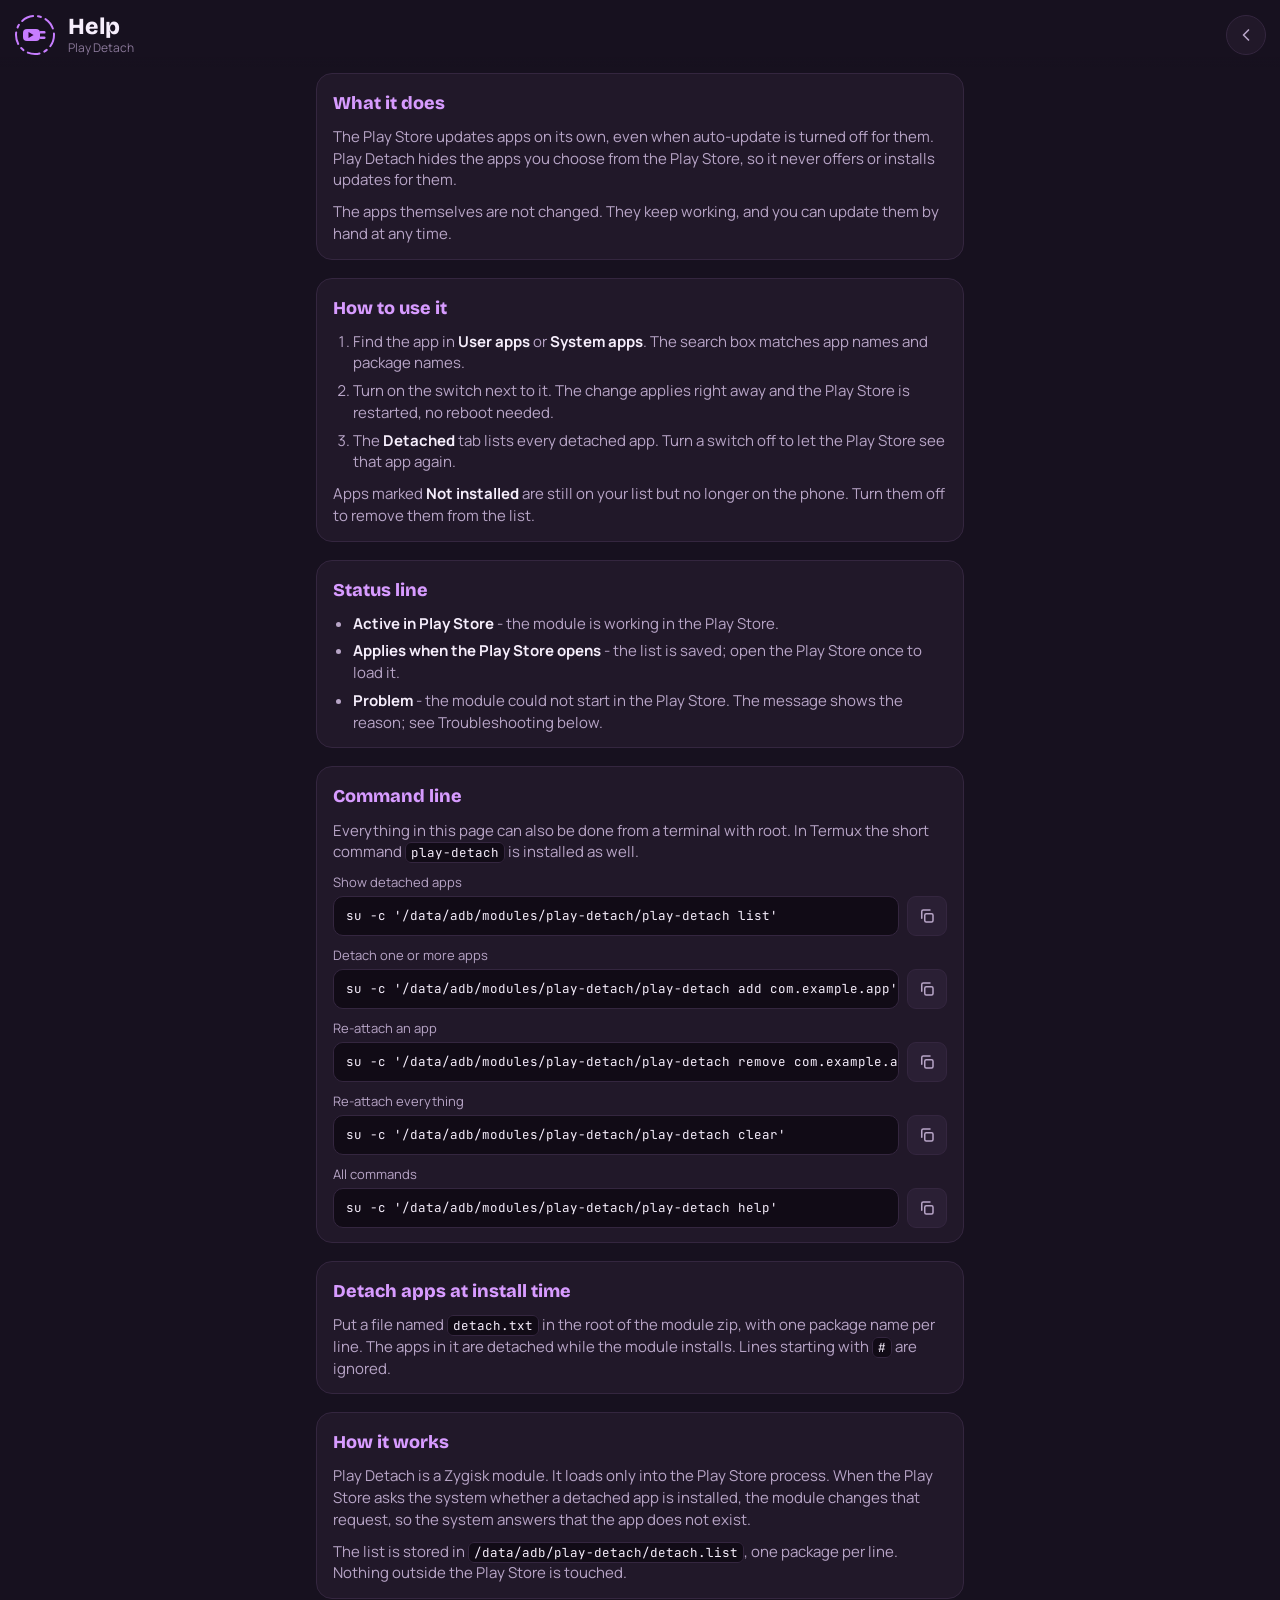
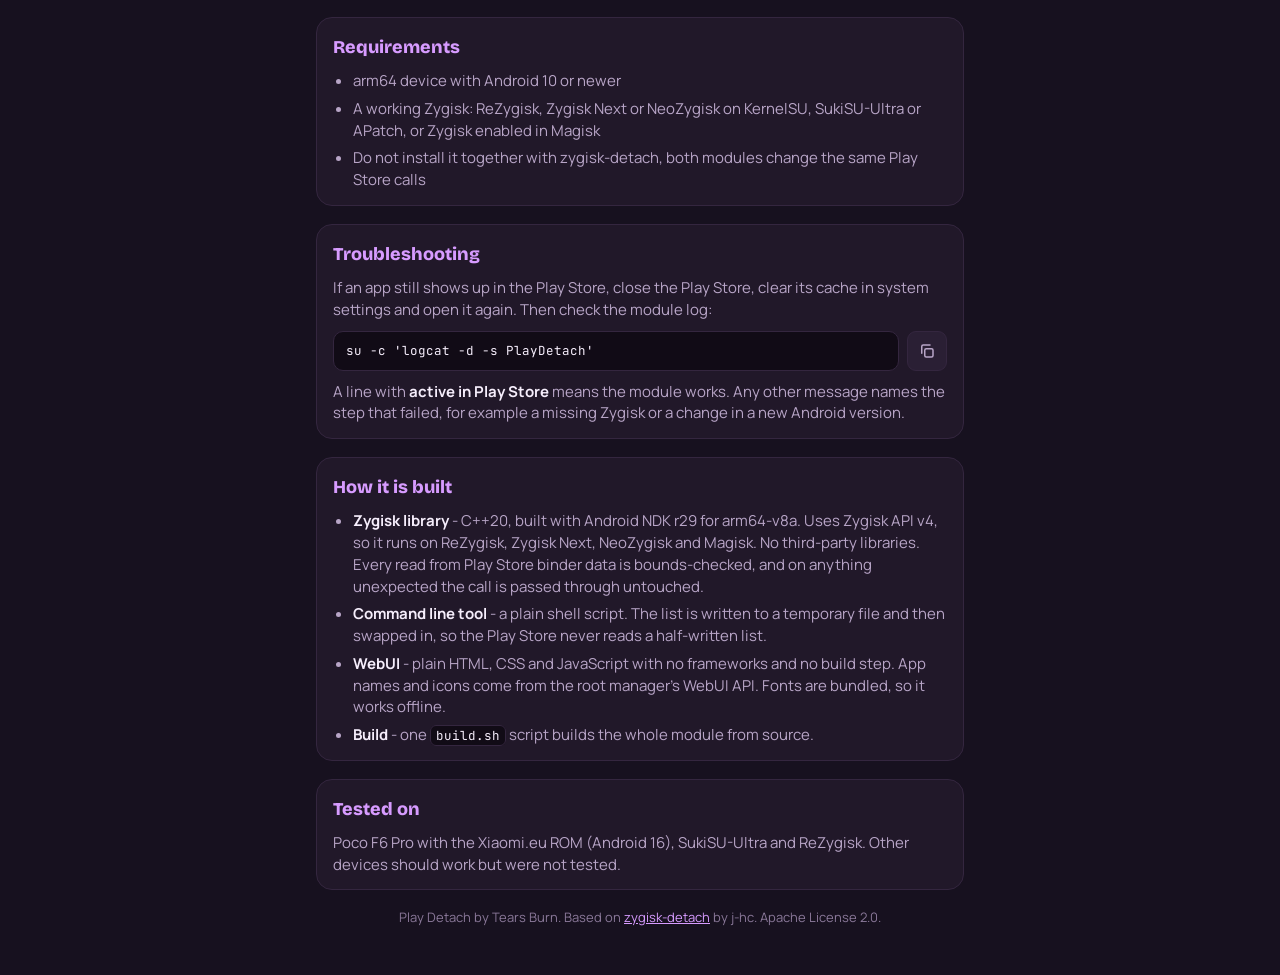
==== module/webroot/help.html @ 102d28fb "Play Detach v1.0.0" ====
<!DOCTYPE html>
<html lang="en">
<head>
  <meta charset="UTF-8">
  <meta name="viewport" content="width=device-width, initial-scale=1.0">
  <title>Play Detach - Help</title>
  <link rel="stylesheet" href="style.css">
</head>
<body>
  <header class="top">
    <div class="appbar">
      <svg class="logo" viewBox="0 0 42 42" aria-hidden="true">
        <g class="ring">
          <circle cx="21" cy="21" r="19" fill="none" stroke="#c77dff" stroke-width="2" stroke-dasharray="12 5 3 5" stroke-linecap="round"/>
        </g>
        <rect x="9" y="15" width="17" height="12" rx="4" fill="#c77dff"/>
        <rect x="25.5" y="17" width="6" height="2.6" rx="1.2" fill="#c77dff"/>
        <rect x="25.5" y="22.4" width="6" height="2.6" rx="1.2" fill="#c77dff"/>
        <polygon points="14.5,18 14.5,24 19.6,21" fill="#22062f"/>
      </svg>
      <div class="title">
        <h1>Help</h1>
        <div class="sub">Play Detach</div>
      </div>
      <a class="icon-btn" id="back" href="index.html" aria-label="Back to apps">
        <svg viewBox="0 0 24 24" fill="none" stroke="currentColor" stroke-width="2" stroke-linecap="round" stroke-linejoin="round" aria-hidden="true"><path d="M15 18l-6-6 6-6"/></svg>
      </a>
    </div>
  </header>

  <main class="help">
    <section>
      <h2>What it does</h2>
      <p>The Play Store updates apps on its own, even when auto-update is turned off for them. Play Detach hides the apps you choose from the Play Store, so it never offers or installs updates for them.</p>
      <p>The apps themselves are not changed. They keep working, and you can update them by hand at any time.</p>
    </section>

    <section>
      <h2>How to use it</h2>
      <ol>
        <li>Find the app in <strong>User apps</strong> or <strong>System apps</strong>. The search box matches app names and package names.</li>
        <li>Turn on the switch next to it. The change applies right away and the Play Store is restarted, no reboot needed.</li>
        <li>The <strong>Detached</strong> tab lists every detached app. Turn a switch off to let the Play Store see that app again.</li>
      </ol>
      <p>Apps marked <strong>Not installed</strong> are still on your list but no longer on the phone. Turn them off to remove them from the list.</p>
    </section>

    <section>
      <h2>Status line</h2>
      <ul>
        <li><strong>Active in Play Store</strong> - the module is working in the Play Store.</li>
        <li><strong>Applies when the Play Store opens</strong> - the list is saved; open the Play Store once to load it.</li>
        <li><strong>Problem</strong> - the module could not start in the Play Store. The message shows the reason; see Troubleshooting below.</li>
      </ul>
    </section>

    <section>
      <h2>Command line</h2>
      <p>Everything in this page can also be done from a terminal with root. In Termux the short command <code>play-detach</code> is installed as well.</p>
      <div class="cmds">
        <div class="cmd"><span>Show detached apps</span><pre>su -c '/data/adb/modules/play-detach/play-detach list'</pre></div>
        <div class="cmd"><span>Detach one or more apps</span><pre>su -c '/data/adb/modules/play-detach/play-detach add com.example.app'</pre></div>
        <div class="cmd"><span>Re-attach an app</span><pre>su -c '/data/adb/modules/play-detach/play-detach remove com.example.app'</pre></div>
        <div class="cmd"><span>Re-attach everything</span><pre>su -c '/data/adb/modules/play-detach/play-detach clear'</pre></div>
        <div class="cmd"><span>All commands</span><pre>su -c '/data/adb/modules/play-detach/play-detach help'</pre></div>
      </div>
    </section>

    <section>
      <h2>Detach apps at install time</h2>
      <p>Put a file named <code>detach.txt</code> in the root of the module zip, with one package name per line. The apps in it are detached while the module installs. Lines starting with <code>#</code> are ignored.</p>
    </section>

    <section>
      <h2>How it works</h2>
      <p>Play Detach is a Zygisk module. It loads only into the Play Store process. When the Play Store asks the system whether a detached app is installed, the module changes that request, so the system answers that the app does not exist.</p>
      <p>The list is stored in <code>/data/adb/play-detach/detach.list</code>, one package per line. Nothing outside the Play Store is touched.</p>
    </section>

    <section>
      <h2>Requirements</h2>
      <ul>
        <li>arm64 device with Android 10 or newer</li>
        <li>A working Zygisk: ReZygisk, Zygisk Next or NeoZygisk on KernelSU, SukiSU-Ultra or APatch, or Zygisk enabled in Magisk</li>
        <li>Do not install it together with zygisk-detach, both modules change the same Play Store calls</li>
      </ul>
    </section>

    <section>
      <h2>Troubleshooting</h2>
      <p>If an app still shows up in the Play Store, close the Play Store, clear its cache in system settings and open it again. Then check the module log:</p>
      <pre>su -c 'logcat -d -s PlayDetach'</pre>
      <p>A line with <strong>active in Play Store</strong> means the module works. Any other message names the step that failed, for example a missing Zygisk or a change in a new Android version.</p>
    </section>

    <section>
      <h2>How it is built</h2>
      <ul>
        <li><strong>Zygisk library</strong> - C++20, built with Android NDK r29 for arm64-v8a. Uses Zygisk API v4, so it runs on ReZygisk, Zygisk Next, NeoZygisk and Magisk. No third-party libraries. Every read from Play Store binder data is bounds-checked, and on anything unexpected the call is passed through untouched.</li>
        <li><strong>Command line tool</strong> - a plain shell script. The list is written to a temporary file and then swapped in, so the Play Store never reads a half-written list.</li>
        <li><strong>WebUI</strong> - plain HTML, CSS and JavaScript with no frameworks and no build step. App names and icons come from the root manager's WebUI API. Fonts are bundled, so it works offline.</li>
        <li><strong>Build</strong> - one <code>build.sh</code> script builds the whole module from source.</li>
      </ul>
    </section>

    <section>
      <h2>Tested on</h2>
      <p>Poco F6 Pro with the Xiaomi.eu ROM (Android 16), SukiSU-Ultra and ReZygisk. Other devices should work but were not tested.</p>
    </section>

    <p class="foot">Play Detach by Tears Burn. Based on <a href="https://github.com/j-hc/zygisk-detach">zygisk-detach</a> by j-hc. Apache License 2.0.</p>
  </main>

  <div class="toast" id="toast" role="status"></div>
  <script src="help.js"></script>
</body>
</html>
---- module/webroot/style.css ----
/* Play Detach WebUI - Violet Unplug theme */

@font-face {
  font-family: "Bricolage Grotesque";
  font-weight: 800;
  font-display: swap;
  src: url("fonts/bricolage-grotesque-latin-800-normal.woff2") format("woff2");
}
@font-face {
  font-family: "Manrope";
  font-weight: 200 800;
  font-display: swap;
  src: url("fonts/manrope-latin-wght-normal.woff2") format("woff2");
  unicode-range: U+0000-00FF, U+0131, U+0152-0153, U+02BB-02BC, U+02C6, U+02DA, U+02DC, U+0304, U+0308, U+0329,
    U+2000-206F, U+20AC, U+2122, U+2191, U+2193, U+2212, U+2215, U+FEFF, U+FFFD;
}
@font-face {
  font-family: "Manrope";
  font-weight: 200 800;
  font-display: swap;
  src: url("fonts/manrope-cyrillic-wght-normal.woff2") format("woff2");
  unicode-range: U+0301, U+0400-045F, U+0490-0491, U+04B0-04B1, U+2116;
}
@font-face {
  font-family: "JetBrains Mono";
  font-weight: 400;
  font-display: swap;
  src: url("fonts/jetbrains-mono-latin-400-normal.woff2") format("woff2");
}

:root {
  --bg: #17111f;
  --bg-deep: #110b16;
  --card: #211829;
  --card-hi: #2a1f34;
  --line: #34263f;
  --fg: #f6eefc;
  --muted: #b8a5c7;
  --faint: #8a7899;
  --accent: #c77dff;
  --accent-hi: #d79bff;
  --accent-fg: #22062f;
  --accent-soft: rgba(199, 125, 255, 0.15);
  --ok: #6fe3a8;
  --warn: #ffc46b;
  --danger: #ff7a8a;

  --f-display: "Bricolage Grotesque", "Manrope", system-ui, sans-serif;
  --f-body: "Manrope", system-ui, "Roboto", sans-serif;
  --f-mono: "JetBrains Mono", ui-monospace, "Roboto Mono", monospace;

  --radius: 16px;
  color-scheme: dark;
}

* { box-sizing: border-box; }
[hidden] { display: none !important; }
html, body { margin: 0; }
body {
  background: var(--bg);
  color: var(--fg);
  font-family: var(--f-body);
  font-size: 15px;
  line-height: 1.45;
  -webkit-tap-highlight-color: transparent;
  min-height: 100vh;
}
button, input { font: inherit; color: inherit; }
:focus-visible { outline: 2px solid var(--accent); outline-offset: 2px; }

/* ---------- Header ---------- */
.top {
  position: sticky;
  top: 0;
  z-index: 5;
  background: linear-gradient(var(--bg) 85%, transparent);
  padding: 14px 14px 10px;
  display: grid;
  gap: 12px;
}
.appbar { display: flex; align-items: center; gap: 12px; }
.logo { width: 42px; height: 42px; flex: none; }
.logo .ring { transform-origin: 21px 21px; animation: spin 10s linear infinite; }
@keyframes spin { to { transform: rotate(360deg); } }
.title { min-width: 0; }
.title h1 {
  margin: 0;
  font-family: var(--f-display);
  font-weight: 800;
  font-size: 23px;
  letter-spacing: -0.01em;
  line-height: 1.1;
}
.title .sub { font-size: 12px; color: var(--faint); }
.icon-btn {
  margin-left: auto;
  width: 40px;
  height: 40px;
  border-radius: 50%;
  border: 1px solid var(--line);
  background: var(--card);
  display: grid;
  place-items: center;
  color: var(--muted);
  text-decoration: none;
  flex: none;
}
.icon-btn svg { width: 20px; height: 20px; }

.search {
  display: flex;
  align-items: center;
  gap: 10px;
  background: var(--card);
  border: 1px solid var(--line);
  border-radius: 14px;
  padding: 0 12px;
  transition: border-color 0.15s;
}
.search:focus-within { border-color: var(--accent); }
.search svg { width: 18px; height: 18px; color: var(--faint); flex: none; }
.search input {
  flex: 1;
  min-width: 0;
  border: 0;
  background: none;
  outline: none;
  padding: 12px 0;
  font-size: 15px;
}
.search input::placeholder { color: var(--faint); }
.search .clear {
  border: 0;
  background: none;
  color: var(--faint);
  padding: 6px;
  display: grid;
  place-items: center;
}

.tabs { display: flex; gap: 8px; overflow-x: auto; scrollbar-width: none; }
.tabs::-webkit-scrollbar { display: none; }
.tab {
  flex: none;
  border: 1px solid var(--line);
  background: transparent;
  color: var(--muted);
  border-radius: 999px;
  padding: 7px 14px;
  font-size: 13px;
  font-weight: 600;
  display: inline-flex;
  gap: 6px;
  align-items: center;
}
.tab .n {
  font-variant-numeric: tabular-nums;
  font-size: 11px;
  padding: 1px 7px;
  border-radius: 999px;
  background: var(--card-hi);
  color: var(--muted);
}
.tab[aria-selected="true"] { background: var(--accent); border-color: var(--accent); color: var(--accent-fg); }
.tab[aria-selected="true"] .n { background: rgba(34, 6, 47, 0.18); color: var(--accent-fg); }

.status {
  display: flex;
  align-items: center;
  gap: 9px;
  font-size: 13px;
  color: var(--muted);
  padding: 0 2px;
}
.status .dot {
  width: 8px;
  height: 8px;
  border-radius: 50%;
  flex: none;
  background: var(--faint);
}
.status[data-state="ok"] .dot { background: var(--ok); box-shadow: 0 0 0 4px rgba(111, 227, 168, 0.15); }
.status[data-state="idle"] .dot { background: var(--accent); box-shadow: 0 0 0 4px var(--accent-soft); }
.status[data-state="warn"] .dot { background: var(--warn); box-shadow: 0 0 0 4px rgba(255, 196, 107, 0.15); }
.status[data-state="error"] .dot { background: var(--danger); box-shadow: 0 0 0 4px rgba(255, 122, 138, 0.15); }
.status .text { min-width: 0; }

/* ---------- List ---------- */
main { padding: 4px 14px 120px; }
.list { display: grid; gap: 8px; }
.row {
  display: grid;
  grid-template-columns: 44px minmax(0, 1fr) auto;
  align-items: center;
  gap: 12px;
  padding: 10px 12px;
  background: var(--card);
  border: 1px solid var(--line);
  border-radius: var(--radius);
  cursor: pointer;
  transition: border-color 0.2s, background 0.2s;
}
.row.on {
  border-color: rgba(199, 125, 255, 0.7);
  background: linear-gradient(90deg, var(--accent-soft), transparent 75%), var(--card);
}
.ico {
  width: 44px;
  height: 44px;
  border-radius: 12px;
  object-fit: cover;
  display: block;
}
.tile {
  width: 44px;
  height: 44px;
  border-radius: 12px;
  display: grid;
  place-items: center;
  font-family: var(--f-display);
  font-weight: 800;
  font-size: 19px;
  color: #fff;
  text-transform: uppercase;
}
.meta { min-width: 0; }
.name { font-weight: 700; font-size: 15px; overflow: hidden; text-overflow: ellipsis; white-space: nowrap; }
.pkg {
  font-family: var(--f-mono);
  font-size: 11.5px;
  color: var(--faint);
  overflow: hidden;
  text-overflow: ellipsis;
  white-space: nowrap;
}
.badge {
  display: inline-block;
  margin-left: 6px;
  font-family: var(--f-body);
  font-size: 10px;
  font-weight: 700;
  letter-spacing: 0.04em;
  text-transform: uppercase;
  color: var(--warn);
  vertical-align: 1px;
}

/* Switch */
.switch { position: relative; width: 46px; height: 28px; flex: none; }
.switch input { position: absolute; inset: 0; opacity: 0; margin: 0; cursor: pointer; }
.switch .track {
  position: absolute;
  inset: 0;
  border-radius: 999px;
  background: var(--line);
  transition: background 0.2s;
  pointer-events: none;
}
.switch .track::after {
  content: "";
  position: absolute;
  top: 4px;
  left: 4px;
  width: 20px;
  height: 20px;
  border-radius: 50%;
  background: var(--muted);
  transition: transform 0.2s, background 0.2s;
}
.switch input:checked + .track { background: var(--accent); }
.switch input:checked + .track::after { transform: translateX(18px); background: var(--accent-fg); }
.switch input:focus-visible + .track { outline: 2px solid var(--accent-hi); outline-offset: 2px; }

/* Empty / loading states */
.empty {
  text-align: center;
  color: var(--muted);
  padding: 48px 20px;
  display: grid;
  gap: 8px;
  justify-items: center;
}
.empty strong { color: var(--fg); font-size: 16px; }
.empty svg { width: 64px; height: 64px; opacity: 0.8; }
.skeleton {
  height: 66px;
  border-radius: var(--radius);
  background: linear-gradient(90deg, var(--card) 0%, var(--card-hi) 50%, var(--card) 100%);
  background-size: 200% 100%;
  animation: shimmer 1.4s infinite;
}
@keyframes shimmer { to { background-position: -200% 0; } }

.list-foot { display: flex; justify-content: center; padding: 18px 0 0; }
.text-btn {
  border: 1px solid var(--line);
  background: var(--card);
  color: var(--muted);
  border-radius: 12px;
  padding: 10px 16px;
  font-weight: 600;
  font-size: 14px;
}

/* ---------- Toast ---------- */
.toast {
  position: fixed;
  left: 50%;
  bottom: 28px;
  transform: translate(-50%, 20px);
  opacity: 0;
  pointer-events: none;
  background: var(--fg);
  color: var(--bg);
  font-weight: 600;
  font-size: 14px;
  padding: 11px 16px;
  border-radius: 12px;
  max-width: calc(100% - 32px);
  box-shadow: 0 8px 24px rgba(0, 0, 0, 0.35);
  transition: opacity 0.2s, transform 0.2s;
  z-index: 20;
}
.toast.show { opacity: 1; transform: translate(-50%, 0); }
.toast.error { background: var(--danger); color: #2a0008; }

/* ---------- Confirm sheet ---------- */
.sheet-backdrop {
  position: fixed;
  inset: 0;
  background: rgba(8, 4, 12, 0.6);
  display: flex;
  align-items: flex-end;
  justify-content: center;
  z-index: 30;
}
.sheet {
  width: 100%;
  max-width: 520px;
  background: var(--card);
  border: 1px solid var(--line);
  border-radius: 22px 22px 0 0;
  padding: 22px 18px 26px;
  display: grid;
  gap: 14px;
}
.sheet h2 { margin: 0; font-family: var(--f-display); font-weight: 800; font-size: 20px; }
.sheet p { margin: 0; color: var(--muted); }
.sheet .actions { display: flex; gap: 10px; justify-content: flex-end; }
.btn {
  border: 0;
  border-radius: 12px;
  padding: 11px 18px;
  font-weight: 700;
  font-size: 14px;
}
.btn.ghost { background: transparent; color: var(--muted); border: 1px solid var(--line); }
.btn.primary { background: var(--accent); color: var(--accent-fg); }

@media (prefers-reduced-motion: reduce) {
  .logo .ring, .skeleton { animation: none; }
  .row, .switch .track, .switch .track::after, .toast { transition: none; }
}

.search input::-webkit-search-cancel-button { -webkit-appearance: none; appearance: none; }
.tab { padding: 7px 12px; }

/* ---------- Help page ---------- */
.help { padding: 6px 16px 48px; max-width: 680px; margin: 0 auto; display: grid; gap: 18px; }
.help section {
  background: var(--card);
  border: 1px solid var(--line);
  border-radius: var(--radius);
  padding: 16px 16px 14px;
  display: grid;
  gap: 10px;
}
.help h2 { margin: 0; font-family: var(--f-display); font-weight: 800; font-size: 18px; color: var(--accent-hi); }
.help p, .help li { margin: 0; color: var(--muted); }
.help p strong, .help li strong { color: var(--fg); }
.help ul, .help ol { margin: 0; padding-left: 20px; display: grid; gap: 6px; }
.help code {
  font-family: var(--f-mono);
  font-size: 12.5px;
  background: var(--bg-deep);
  border: 1px solid var(--line);
  border-radius: 6px;
  padding: 1px 5px;
  color: var(--fg);
  word-break: break-all;
}
.help pre {
  margin: 0;
  font-family: var(--f-mono);
  font-size: 12.5px;
  background: var(--bg-deep);
  border: 1px solid var(--line);
  border-radius: 10px;
  padding: 10px 12px;
  overflow-x: auto;
  color: var(--fg);
}
.cmds { display: grid; gap: 10px; }
.cmd { display: grid; gap: 4px; }
.cmd span { font-size: 13px; color: var(--muted); }
.help .foot { text-align: center; color: var(--faint); font-size: 13px; }
.help .foot a { color: var(--accent-hi); }

/* Copyable commands */
.help .code { display: flex; align-items: center; gap: 8px; }
.help .code pre { flex: 1; min-width: 0; }
.help .copy {
  flex: none;
  width: 40px;
  height: 40px;
  border-radius: 9px;
  border: 1px solid var(--line);
  background: var(--card-hi);
  color: var(--muted);
  display: grid;
  place-items: center;
  padding: 0;
}
.help .copy svg { width: 18px; height: 18px; }
.help .copy.done { color: var(--ok); border-color: var(--ok); }
.help, .help section, .cmds, .cmd { grid-template-columns: minmax(0, 1fr); }
.help section > *, .cmds > *, .cmd > *, .help .code { min-width: 0; }

/* Live pulse on the status dot while the module is active */
.status[data-state="ok"] .dot { position: relative; box-shadow: none; }
.status[data-state="ok"] .dot::after {
  content: "";
  position: absolute;
  inset: 0;
  border-radius: 50%;
  background: var(--ok);
  animation: pulse 1.8s ease-out infinite;
}
@keyframes pulse {
  0% { transform: scale(1); opacity: 0.7; }
  100% { transform: scale(3.2); opacity: 0; }
}
@media (prefers-reduced-motion: reduce) {
  .status[data-state="ok"] .dot::after { animation: none; }
}
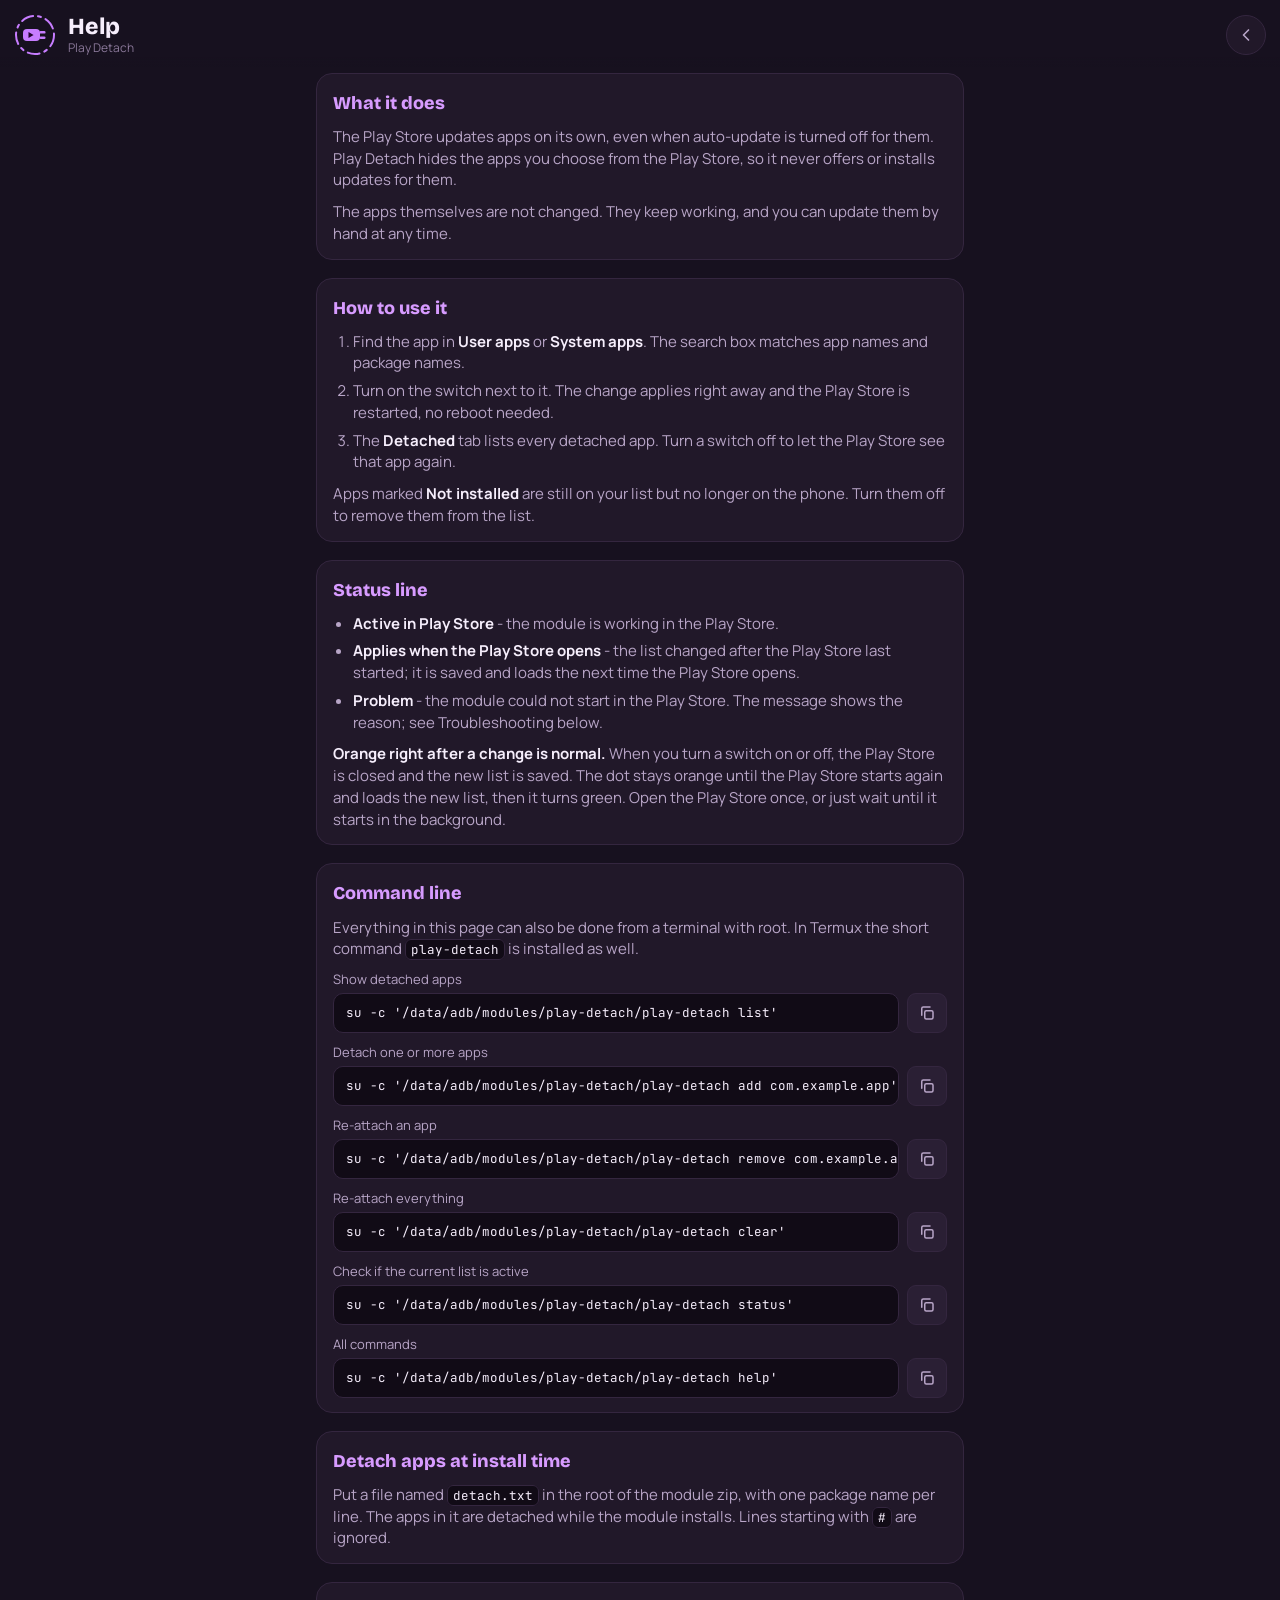
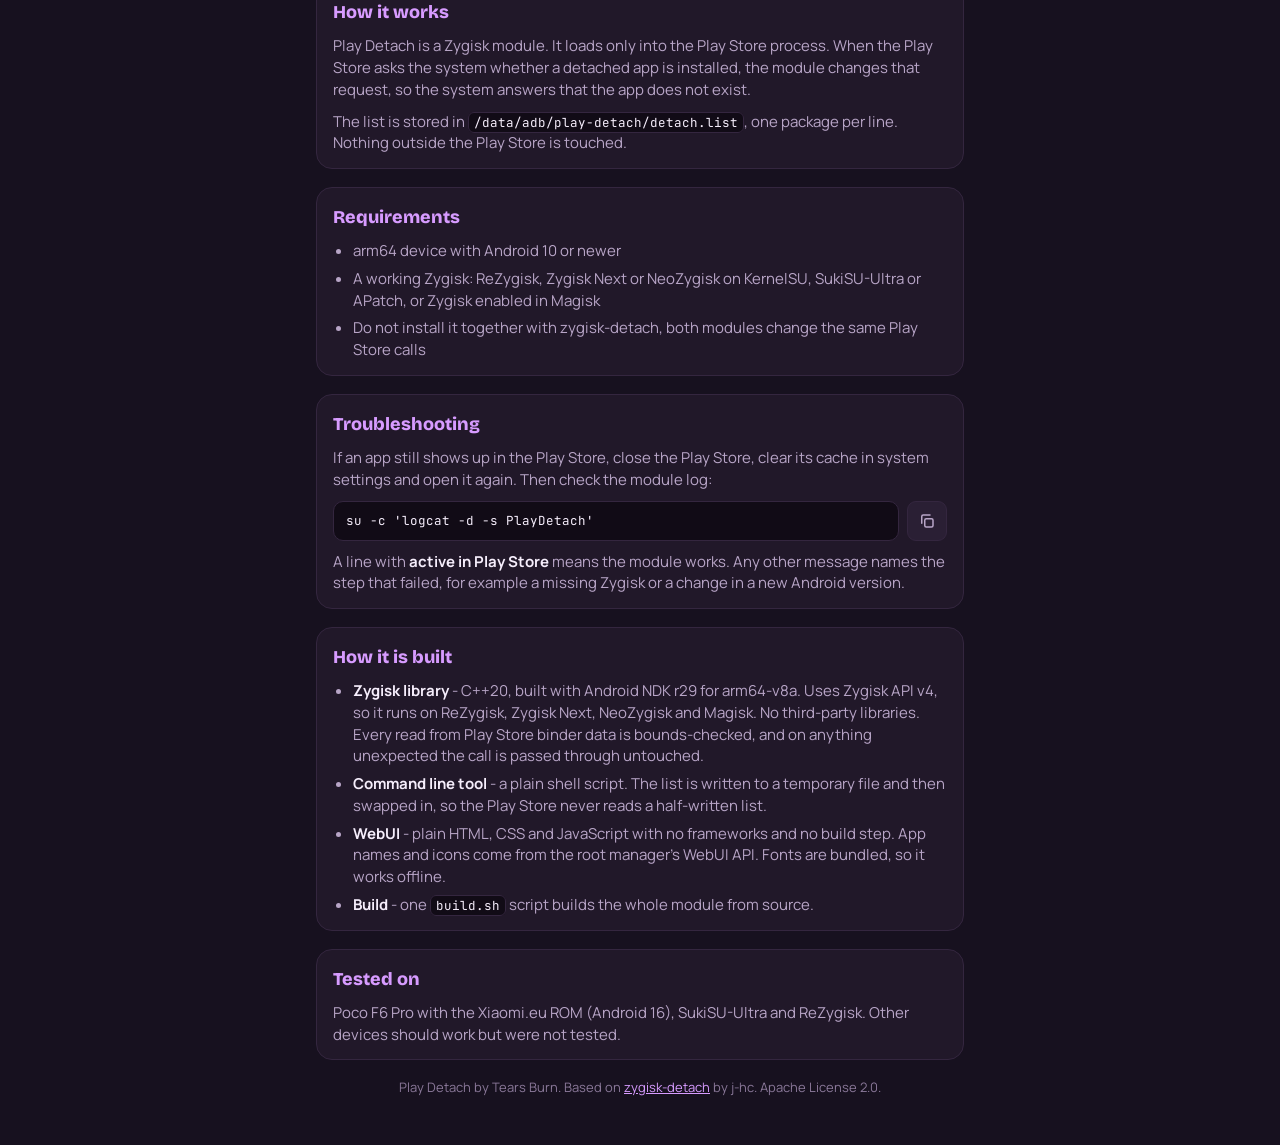
==== commit e3ed787c: "Play Detach v1.0.1" ====
--- a/module/webroot/help.html
+++ b/module/webroot/help.html
@@ -49,9 +49,10 @@
       <h2>Status line</h2>
       <ul>
         <li><strong>Active in Play Store</strong> - the module is working in the Play Store.</li>
-        <li><strong>Applies when the Play Store opens</strong> - the list is saved; open the Play Store once to load it.</li>
+        <li><strong>Applies when the Play Store opens</strong> - the list changed after the Play Store last started; it is saved and loads the next time the Play Store opens.</li>
         <li><strong>Problem</strong> - the module could not start in the Play Store. The message shows the reason; see Troubleshooting below.</li>
       </ul>
+      <p><strong>Orange right after a change is normal.</strong> When you turn a switch on or off, the Play Store is closed and the new list is saved. The dot stays orange until the Play Store starts again and loads the new list, then it turns green. Open the Play Store once, or just wait until it starts in the background.</p>
     </section>
 
     <section>
@@ -62,6 +63,7 @@
         <div class="cmd"><span>Detach one or more apps</span><pre>su -c '/data/adb/modules/play-detach/play-detach add com.example.app'</pre></div>
         <div class="cmd"><span>Re-attach an app</span><pre>su -c '/data/adb/modules/play-detach/play-detach remove com.example.app'</pre></div>
         <div class="cmd"><span>Re-attach everything</span><pre>su -c '/data/adb/modules/play-detach/play-detach clear'</pre></div>
+        <div class="cmd"><span>Check if the current list is active</span><pre>su -c '/data/adb/modules/play-detach/play-detach status'</pre></div>
         <div class="cmd"><span>All commands</span><pre>su -c '/data/adb/modules/play-detach/play-detach help'</pre></div>
       </div>
     </section>
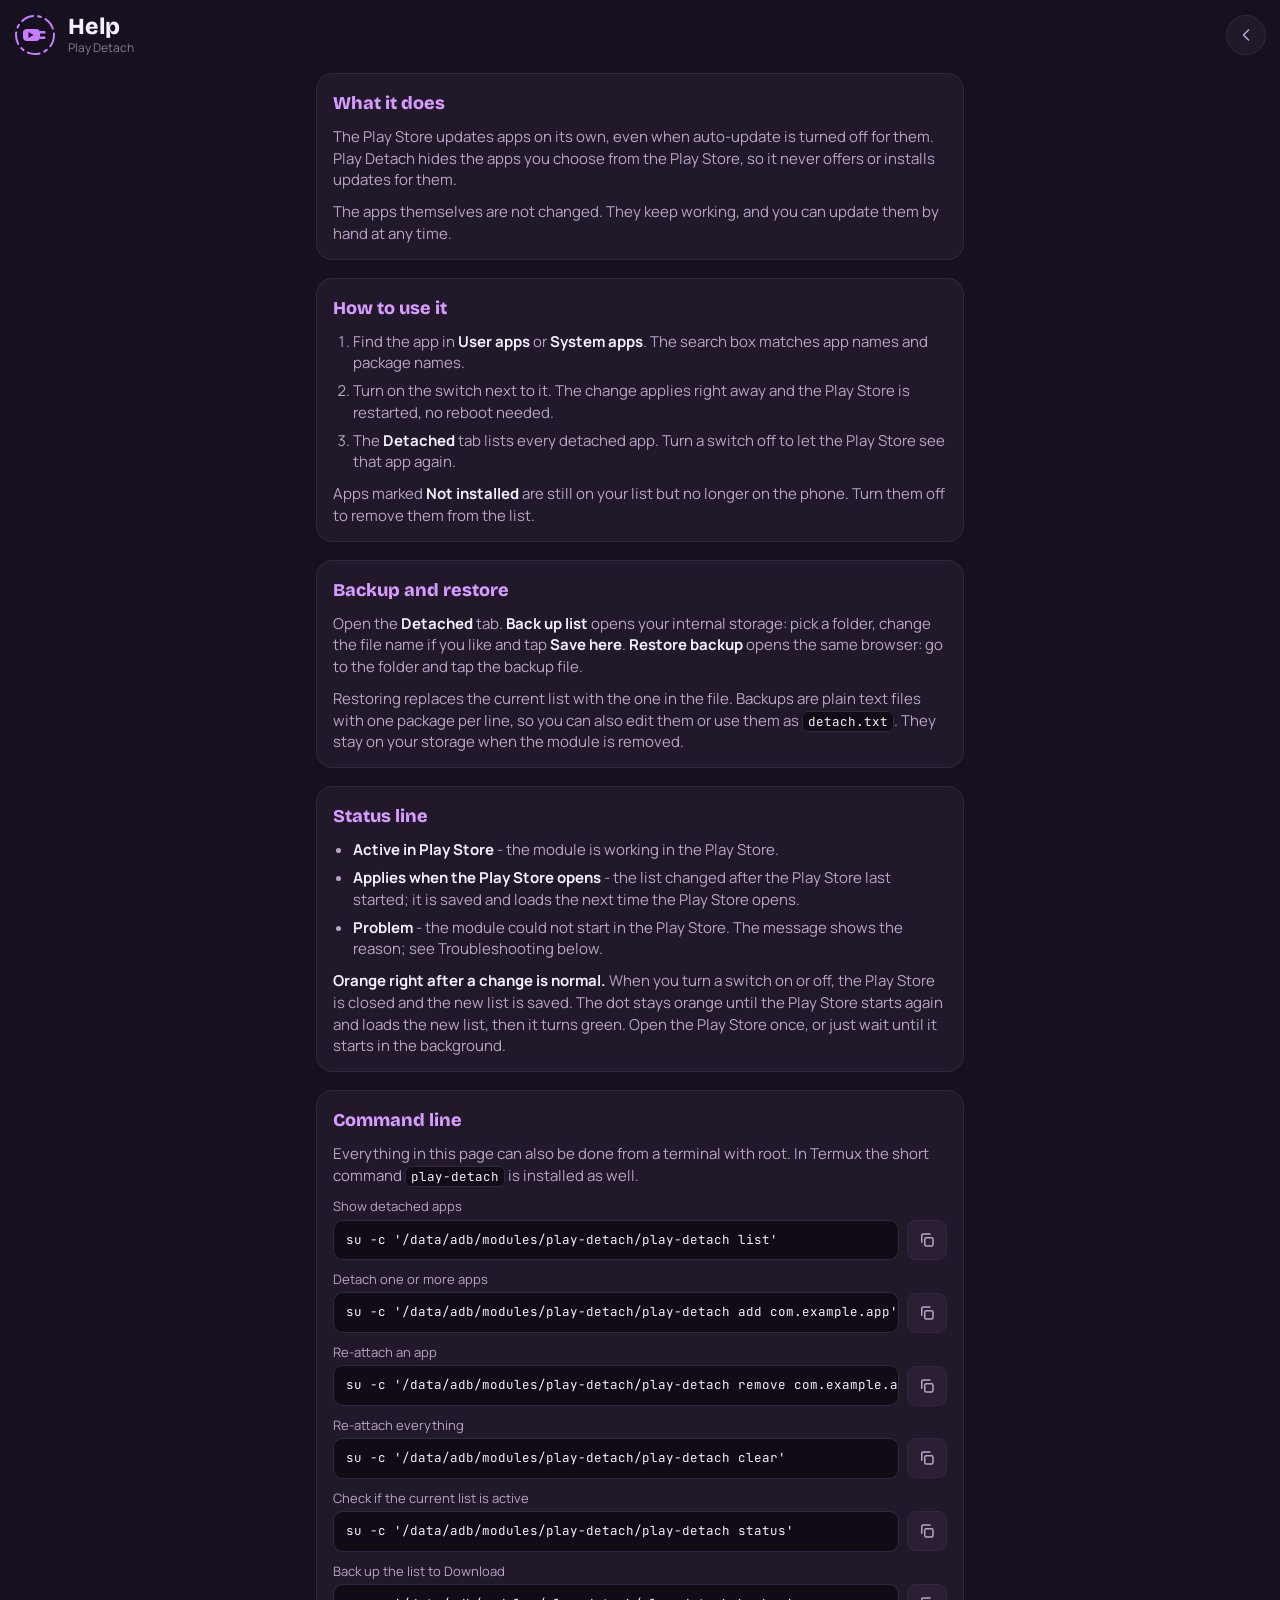
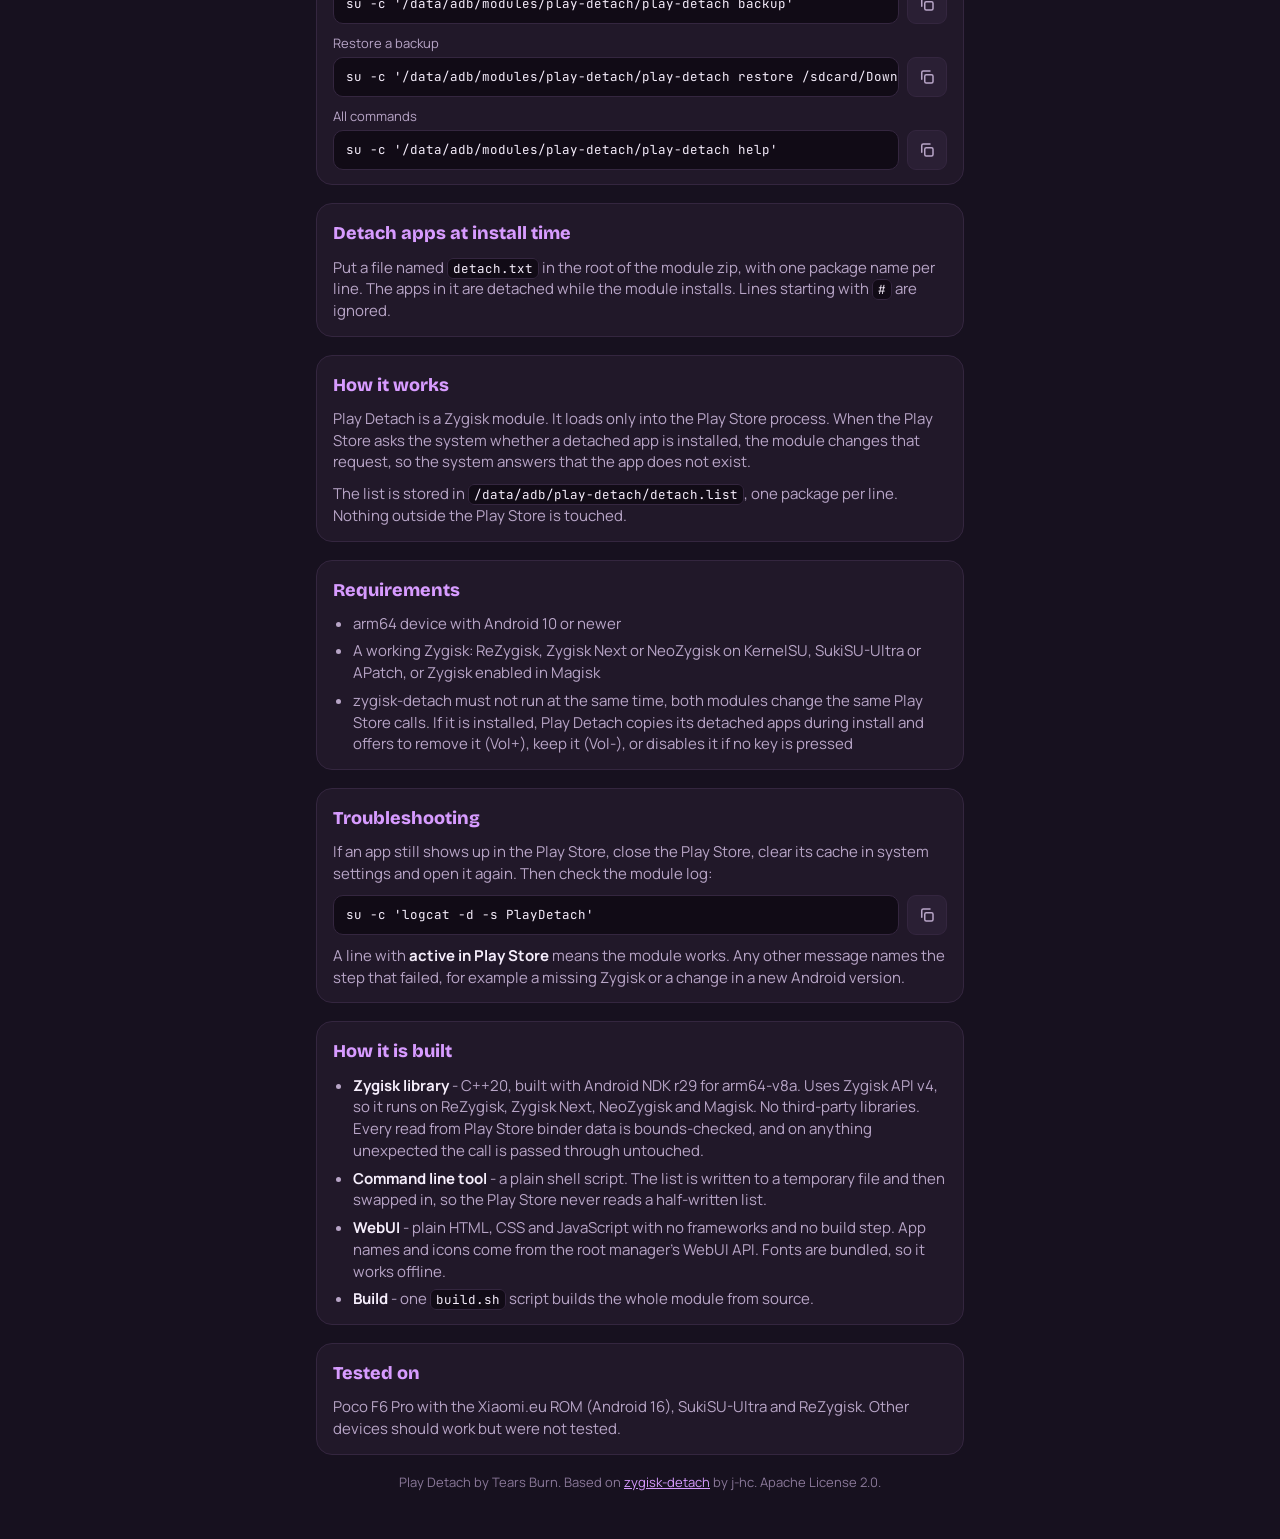
==== commit c21b3c4a: "Play Detach v1.0.2" ====
--- a/module/webroot/help.html
+++ b/module/webroot/help.html
@@ -46,6 +46,12 @@
     </section>
 
     <section>
+      <h2>Backup and restore</h2>
+      <p>Open the <strong>Detached</strong> tab. <strong>Back up list</strong> opens your internal storage: pick a folder, change the file name if you like and tap <strong>Save here</strong>. <strong>Restore backup</strong> opens the same browser: go to the folder and tap the backup file.</p>
+      <p>Restoring replaces the current list with the one in the file. Backups are plain text files with one package per line, so you can also edit them or use them as <code>detach.txt</code>. They stay on your storage when the module is removed.</p>
+    </section>
+
+    <section>
       <h2>Status line</h2>
       <ul>
         <li><strong>Active in Play Store</strong> - the module is working in the Play Store.</li>
@@ -64,6 +70,8 @@
         <div class="cmd"><span>Re-attach an app</span><pre>su -c '/data/adb/modules/play-detach/play-detach remove com.example.app'</pre></div>
         <div class="cmd"><span>Re-attach everything</span><pre>su -c '/data/adb/modules/play-detach/play-detach clear'</pre></div>
         <div class="cmd"><span>Check if the current list is active</span><pre>su -c '/data/adb/modules/play-detach/play-detach status'</pre></div>
+        <div class="cmd"><span>Back up the list to Download</span><pre>su -c '/data/adb/modules/play-detach/play-detach backup'</pre></div>
+        <div class="cmd"><span>Restore a backup</span><pre>su -c '/data/adb/modules/play-detach/play-detach restore /sdcard/Download/play-detach-backup.txt'</pre></div>
         <div class="cmd"><span>All commands</span><pre>su -c '/data/adb/modules/play-detach/play-detach help'</pre></div>
       </div>
     </section>
@@ -84,7 +92,7 @@
       <ul>
         <li>arm64 device with Android 10 or newer</li>
         <li>A working Zygisk: ReZygisk, Zygisk Next or NeoZygisk on KernelSU, SukiSU-Ultra or APatch, or Zygisk enabled in Magisk</li>
-        <li>Do not install it together with zygisk-detach, both modules change the same Play Store calls</li>
+        <li>zygisk-detach must not run at the same time, both modules change the same Play Store calls. If it is installed, Play Detach copies its detached apps during install and offers to remove it (Vol+), keep it (Vol-), or disables it if no key is pressed</li>
       </ul>
     </section>
 
--- a/module/webroot/style.css
+++ b/module/webroot/style.css
@@ -291,7 +291,8 @@
 }
 @keyframes shimmer { to { background-position: -200% 0; } }
 
-.list-foot { display: flex; justify-content: center; padding: 18px 0 0; }
+.list-foot { display: flex; flex-wrap: wrap; gap: 10px; justify-content: center; padding: 18px 0 0; }
+.text-btn:disabled { opacity: 0.45; }
 .text-btn {
   border: 1px solid var(--line);
   background: var(--card);
@@ -443,3 +444,69 @@
 @media (prefers-reduced-motion: reduce) {
   .status[data-state="ok"] .dot::after { animation: none; }
 }
+
+/* ---------- Folder / file picker ---------- */
+.sheet.picker {
+  max-height: 86vh;
+  grid-template-rows: auto auto minmax(0, 1fr) auto auto;
+}
+.crumbs {
+  display: flex;
+  flex-wrap: wrap;
+  align-items: center;
+  gap: 2px 4px;
+  font-size: 13px;
+  color: var(--faint);
+}
+.crumbs button {
+  border: 0;
+  background: none;
+  padding: 3px 4px;
+  border-radius: 6px;
+  color: var(--muted);
+  font-size: 13px;
+  font-weight: 600;
+}
+.crumbs button:last-child { color: var(--accent-hi); }
+.picker-list {
+  min-height: 160px;
+  overflow-y: auto;
+  display: grid;
+  align-content: start;
+  gap: 4px;
+  border: 1px solid var(--line);
+  border-radius: 12px;
+  padding: 6px;
+  background: var(--bg-deep);
+}
+.entry {
+  display: flex;
+  align-items: center;
+  gap: 10px;
+  width: 100%;
+  border: 0;
+  background: none;
+  text-align: left;
+  padding: 9px 10px;
+  border-radius: 9px;
+  font-size: 14px;
+  color: var(--fg);
+}
+.entry:active { background: var(--card-hi); }
+.entry svg { width: 20px; height: 20px; flex: none; color: var(--accent); }
+.entry.file svg { color: var(--muted); }
+.entry span { min-width: 0; overflow: hidden; text-overflow: ellipsis; white-space: nowrap; }
+.picker-empty { color: var(--faint); font-size: 13px; padding: 14px 10px; }
+.picker-save { display: grid; gap: 6px; }
+.picker-save label { font-size: 12px; color: var(--faint); font-weight: 600; }
+.picker-save input {
+  border: 1px solid var(--line);
+  background: var(--bg-deep);
+  border-radius: 10px;
+  padding: 10px 12px;
+  font-family: var(--f-mono);
+  font-size: 13px;
+  outline: none;
+}
+.picker-save input:focus { border-color: var(--accent); }
+.picker-warn { font-size: 12px; color: var(--warn); }
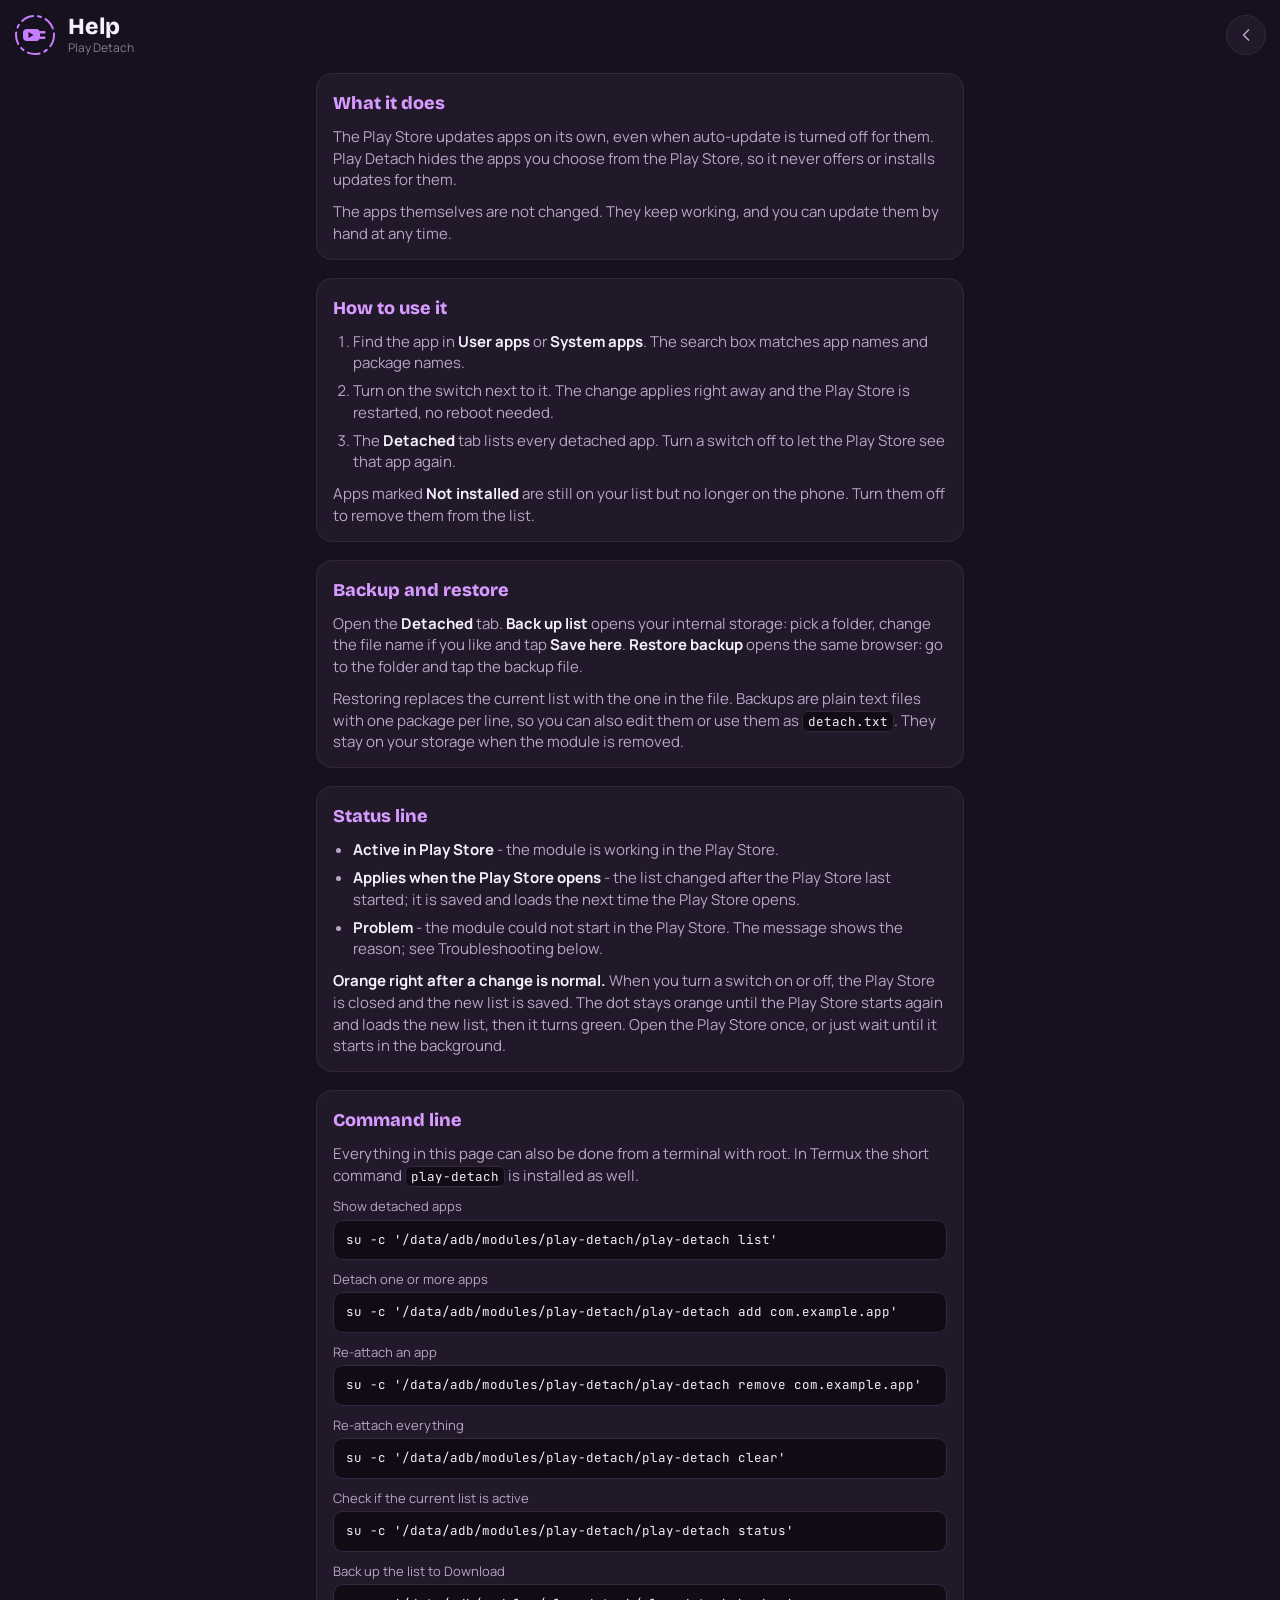
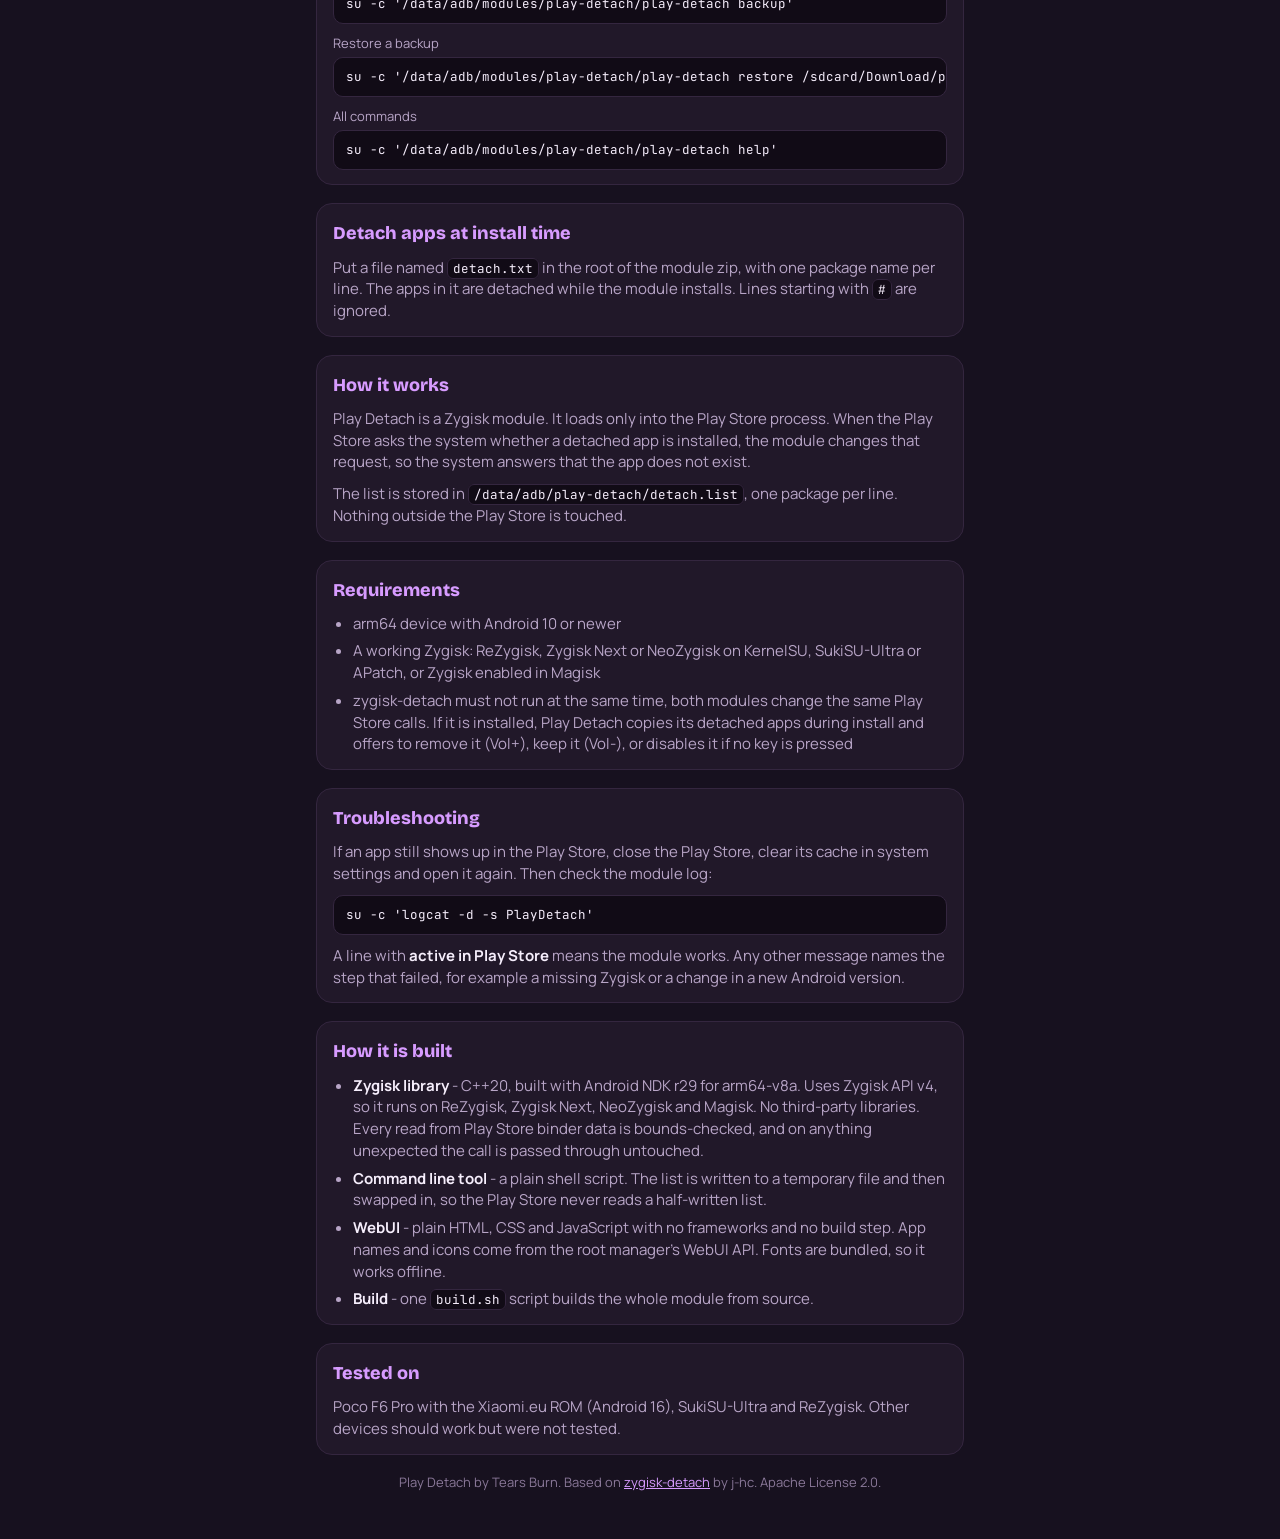
==== commit d8e89f9d: "Add localization attributes to help.html Updated help.html to use data-i18n attributes for localizat" ====
--- a/module/webroot/help.html
+++ b/module/webroot/help.html
@@ -3,7 +3,7 @@
 <head>
   <meta charset="UTF-8">
   <meta name="viewport" content="width=device-width, initial-scale=1.0">
-  <title>Play Detach - Help</title>
+  <title data-i18n="help_page_title">Play Detach - Help</title>
   <link rel="stylesheet" href="style.css">
 </head>
 <body>
@@ -19,10 +19,10 @@
         <polygon points="14.5,18 14.5,24 19.6,21" fill="#22062f"/>
       </svg>
       <div class="title">
-        <h1>Help</h1>
+        <h1 data-i18n="help_title">Help</h1>
         <div class="sub">Play Detach</div>
       </div>
-      <a class="icon-btn" id="back" href="index.html" aria-label="Back to apps">
+      <a class="icon-btn" id="back" href="index.html" aria-label="Back to apps" data-i18n-aria="back_to_apps">
         <svg viewBox="0 0 24 24" fill="none" stroke="currentColor" stroke-width="2" stroke-linecap="round" stroke-linejoin="round" aria-hidden="true"><path d="M15 18l-6-6 6-6"/></svg>
       </a>
     </div>
@@ -30,98 +30,98 @@
 
   <main class="help">
     <section>
-      <h2>What it does</h2>
-      <p>The Play Store updates apps on its own, even when auto-update is turned off for them. Play Detach hides the apps you choose from the Play Store, so it never offers or installs updates for them.</p>
-      <p>The apps themselves are not changed. They keep working, and you can update them by hand at any time.</p>
+      <h2 data-i18n="help_what_it_does_title">What it does</h2>
+      <p data-i18n="help_what_it_does_p1">The Play Store updates apps on its own, even when auto-update is turned off for them. Play Detach hides the apps you choose from the Play Store, so it never offers or installs updates for them.</p>
+      <p data-i18n="help_what_it_does_p2">The apps themselves are not changed. They keep working, and you can update them by hand at any time.</p>
     </section>
 
     <section>
-      <h2>How to use it</h2>
+      <h2 data-i18n="help_how_to_use_title">How to use it</h2>
       <ol>
-        <li>Find the app in <strong>User apps</strong> or <strong>System apps</strong>. The search box matches app names and package names.</li>
-        <li>Turn on the switch next to it. The change applies right away and the Play Store is restarted, no reboot needed.</li>
-        <li>The <strong>Detached</strong> tab lists every detached app. Turn a switch off to let the Play Store see that app again.</li>
+        <li data-i18n="help_how_to_use_li1">Find the app in <strong>User apps</strong> or <strong>System apps</strong>. The search box matches app names and package names.</li>
+        <li data-i18n="help_how_to_use_li2">Turn on the switch next to it. The change applies right away and the Play Store is restarted, no reboot needed.</li>
+        <li data-i18n="help_how_to_use_li3">The <strong>Detached</strong> tab lists every detached app. Turn a switch off to let the Play Store see that app again.</li>
       </ol>
-      <p>Apps marked <strong>Not installed</strong> are still on your list but no longer on the phone. Turn them off to remove them from the list.</p>
+      <p data-i18n="help_how_to_use_p">Apps marked <strong>Not installed</strong> are still on your list but no longer on the phone. Turn them off to remove them from the list.</p>
     </section>
 
     <section>
-      <h2>Backup and restore</h2>
-      <p>Open the <strong>Detached</strong> tab. <strong>Back up list</strong> opens your internal storage: pick a folder, change the file name if you like and tap <strong>Save here</strong>. <strong>Restore backup</strong> opens the same browser: go to the folder and tap the backup file.</p>
-      <p>Restoring replaces the current list with the one in the file. Backups are plain text files with one package per line, so you can also edit them or use them as <code>detach.txt</code>. They stay on your storage when the module is removed.</p>
+      <h2 data-i18n="help_backup_title">Backup and restore</h2>
+      <p data-i18n="help_backup_p1">Open the <strong>Detached</strong> tab. <strong>Back up list</strong> opens your internal storage: pick a folder, change the file name if you like and tap <strong>Save here</strong>. <strong>Restore backup</strong> opens the same browser: go to the folder and tap the backup file.</p>
+      <p data-i18n="help_backup_p2">Restoring replaces the current list with the one in the file. Backups are plain text files with one package per line, so you can also edit them or use them as <code>detach.txt</code>. They stay on your storage when the module is removed.</p>
     </section>
 
     <section>
-      <h2>Status line</h2>
+      <h2 data-i18n="help_status_line_title">Status line</h2>
       <ul>
-        <li><strong>Active in Play Store</strong> - the module is working in the Play Store.</li>
-        <li><strong>Applies when the Play Store opens</strong> - the list changed after the Play Store last started; it is saved and loads the next time the Play Store opens.</li>
-        <li><strong>Problem</strong> - the module could not start in the Play Store. The message shows the reason; see Troubleshooting below.</li>
+        <li><strong data-i18n="help_status_active">Active in Play Store</strong> - <span data-i18n="help_status_active_desc">the module is working in the Play Store.</span></li>
+        <li><strong data-i18n="help_status_applies">Applies when the Play Store opens</strong> - <span data-i18n="help_status_applies_desc">the list changed after the Play Store last started; it is saved and loads the next time the Play Store opens.</span></li>
+        <li><strong data-i18n="help_status_problem">Problem</strong> - <span data-i18n="help_status_problem_desc">the module could not start in the Play Store. The message shows the reason; see Troubleshooting below.</span></li>
       </ul>
-      <p><strong>Orange right after a change is normal.</strong> When you turn a switch on or off, the Play Store is closed and the new list is saved. The dot stays orange until the Play Store starts again and loads the new list, then it turns green. Open the Play Store once, or just wait until it starts in the background.</p>
+      <p><strong data-i18n="help_status_orange_note">Orange right after a change is normal.</strong> <span data-i18n="help_status_orange_desc">When you turn a switch on or off, the Play Store is closed and the new list is saved. The dot stays orange until the Play Store starts again and loads the new list, then it turns green. Open the Play Store once, or just wait until it starts in the background.</span></p>
     </section>
 
     <section>
-      <h2>Command line</h2>
-      <p>Everything in this page can also be done from a terminal with root. In Termux the short command <code>play-detach</code> is installed as well.</p>
+      <h2 data-i18n="help_cmd_line_title">Command line</h2>
+      <p data-i18n="help_cmd_line_p">Everything in this page can also be done from a terminal with root. In Termux the short command <code>play-detach</code> is installed as well.</p>
       <div class="cmds">
-        <div class="cmd"><span>Show detached apps</span><pre>su -c '/data/adb/modules/play-detach/play-detach list'</pre></div>
-        <div class="cmd"><span>Detach one or more apps</span><pre>su -c '/data/adb/modules/play-detach/play-detach add com.example.app'</pre></div>
-        <div class="cmd"><span>Re-attach an app</span><pre>su -c '/data/adb/modules/play-detach/play-detach remove com.example.app'</pre></div>
-        <div class="cmd"><span>Re-attach everything</span><pre>su -c '/data/adb/modules/play-detach/play-detach clear'</pre></div>
-        <div class="cmd"><span>Check if the current list is active</span><pre>su -c '/data/adb/modules/play-detach/play-detach status'</pre></div>
-        <div class="cmd"><span>Back up the list to Download</span><pre>su -c '/data/adb/modules/play-detach/play-detach backup'</pre></div>
-        <div class="cmd"><span>Restore a backup</span><pre>su -c '/data/adb/modules/play-detach/play-detach restore /sdcard/Download/play-detach-backup.txt'</pre></div>
-        <div class="cmd"><span>All commands</span><pre>su -c '/data/adb/modules/play-detach/play-detach help'</pre></div>
+        <div class="cmd"><span data-i18n="cmd_show">Show detached apps</span><pre>su -c '/data/adb/modules/play-detach/play-detach list'</pre></div>
+        <div class="cmd"><span data-i18n="cmd_add">Detach one or more apps</span><pre>su -c '/data/adb/modules/play-detach/play-detach add com.example.app'</pre></div>
+        <div class="cmd"><span data-i18n="cmd_remove">Re-attach an app</span><pre>su -c '/data/adb/modules/play-detach/play-detach remove com.example.app'</pre></div>
+        <div class="cmd"><span data-i18n="cmd_clear">Re-attach everything</span><pre>su -c '/data/adb/modules/play-detach/play-detach clear'</pre></div>
+        <div class="cmd"><span data-i18n="cmd_status">Check if the current list is active</span><pre>su -c '/data/adb/modules/play-detach/play-detach status'</pre></div>
+        <div class="cmd"><span data-i18n="cmd_backup">Back up the list to Download</span><pre>su -c '/data/adb/modules/play-detach/play-detach backup'</pre></div>
+        <div class="cmd"><span data-i18n="cmd_restore">Restore a backup</span><pre>su -c '/data/adb/modules/play-detach/play-detach restore /sdcard/Download/play-detach-backup.txt'</pre></div>
+        <div class="cmd"><span data-i18n="cmd_help">All commands</span><pre>su -c '/data/adb/modules/play-detach/play-detach help'</pre></div>
       </div>
     </section>
 
     <section>
-      <h2>Detach apps at install time</h2>
-      <p>Put a file named <code>detach.txt</code> in the root of the module zip, with one package name per line. The apps in it are detached while the module installs. Lines starting with <code>#</code> are ignored.</p>
+      <h2 data-i18n="help_install_time_title">Detach apps at install time</h2>
+      <p data-i18n="help_install_time_p">Put a file named <code>detach.txt</code> in the root of the module zip, with one package name per line. The apps in it are detached while the module installs. Lines starting with <code>#</code> are ignored.</p>
     </section>
 
     <section>
-      <h2>How it works</h2>
-      <p>Play Detach is a Zygisk module. It loads only into the Play Store process. When the Play Store asks the system whether a detached app is installed, the module changes that request, so the system answers that the app does not exist.</p>
-      <p>The list is stored in <code>/data/adb/play-detach/detach.list</code>, one package per line. Nothing outside the Play Store is touched.</p>
+      <h2 data-i18n="help_how_it_works_title">How it works</h2>
+      <p data-i18n="help_how_it_works_p1">Play Detach is a Zygisk module. It loads only into the Play Store process. When the Play Store asks the system whether a detached app is installed, the module changes that request, so the system answers that the app does not exist.</p>
+      <p data-i18n="help_how_it_works_p2">The list is stored in <code>/data/adb/play-detach/detach.list</code>, one package per line. Nothing outside the Play Store is touched.</p>
     </section>
 
     <section>
-      <h2>Requirements</h2>
+      <h2 data-i18n="help_requirements_title">Requirements</h2>
       <ul>
-        <li>arm64 device with Android 10 or newer</li>
-        <li>A working Zygisk: ReZygisk, Zygisk Next or NeoZygisk on KernelSU, SukiSU-Ultra or APatch, or Zygisk enabled in Magisk</li>
-        <li>zygisk-detach must not run at the same time, both modules change the same Play Store calls. If it is installed, Play Detach copies its detached apps during install and offers to remove it (Vol+), keep it (Vol-), or disables it if no key is pressed</li>
+        <li data-i18n="help_req_1">arm64 device with Android 10 or newer</li>
+        <li data-i18n="help_req_2">A working Zygisk: ReZygisk, Zygisk Next or NeoZygisk on KernelSU, SukiSU-Ultra or APatch, or Zygisk enabled in Magisk</li>
+        <li data-i18n="help_req_3">zygisk-detach must not run at the same time, both modules change the same Play Store calls. If it is installed, Play Detach copies its detached apps during install and offers to remove it (Vol+), keep it (Vol-), or disables it if no key is pressed</li>
       </ul>
     </section>
 
     <section>
-      <h2>Troubleshooting</h2>
-      <p>If an app still shows up in the Play Store, close the Play Store, clear its cache in system settings and open it again. Then check the module log:</p>
+      <h2 data-i18n="help_troubleshooting_title">Troubleshooting</h2>
+      <p data-i18n="help_troubleshooting_p1">If an app still shows up in the Play Store, close the Play Store, clear its cache in system settings and open it again. Then check the module log:</p>
       <pre>su -c 'logcat -d -s PlayDetach'</pre>
-      <p>A line with <strong>active in Play Store</strong> means the module works. Any other message names the step that failed, for example a missing Zygisk or a change in a new Android version.</p>
+      <p data-i18n="help_troubleshooting_p2">A line with <strong>active in Play Store</strong> means the module works. Any other message names the step that failed, for example a missing Zygisk or a change in a new Android version.</p>
     </section>
 
     <section>
-      <h2>How it is built</h2>
+      <h2 data-i18n="help_built_title">How it is built</h2>
       <ul>
-        <li><strong>Zygisk library</strong> - C++20, built with Android NDK r29 for arm64-v8a. Uses Zygisk API v4, so it runs on ReZygisk, Zygisk Next, NeoZygisk and Magisk. No third-party libraries. Every read from Play Store binder data is bounds-checked, and on anything unexpected the call is passed through untouched.</li>
-        <li><strong>Command line tool</strong> - a plain shell script. The list is written to a temporary file and then swapped in, so the Play Store never reads a half-written list.</li>
-        <li><strong>WebUI</strong> - plain HTML, CSS and JavaScript with no frameworks and no build step. App names and icons come from the root manager's WebUI API. Fonts are bundled, so it works offline.</li>
-        <li><strong>Build</strong> - one <code>build.sh</code> script builds the whole module from source.</li>
+        <li><strong data-i18n="help_built_zygisk">Zygisk library</strong> - <span data-i18n="help_built_zygisk_desc">C++20, built with Android NDK r29 for arm64-v8a. Uses Zygisk API v4, so it runs on ReZygisk, Zygisk Next, NeoZygisk and Magisk. No third-party libraries. Every read from Play Store binder data is bounds-checked, and on anything unexpected the call is passed through untouched.</span></li>
+        <li><strong data-i18n="help_built_cli">Command line tool</strong> - <span data-i18n="help_built_cli_desc">a plain shell script. The list is written to a temporary file and then swapped in, so the Play Store never reads a half-written list.</span></li>
+        <li><strong data-i18n="help_built_webui">WebUI</strong> - <span data-i18n="help_built_webui_desc">plain HTML, CSS and JavaScript with no frameworks and no build step. App names and icons come from the root manager's WebUI API. Fonts are bundled, so it works offline.</span></li>
+        <li><strong data-i18n="help_built_build">Build</strong> - <span data-i18n="help_built_build_desc">one <code>build.sh</code> script builds the whole module from source.</span></li>
       </ul>
     </section>
 
     <section>
-      <h2>Tested on</h2>
-      <p>Poco F6 Pro with the Xiaomi.eu ROM (Android 16), SukiSU-Ultra and ReZygisk. Other devices should work but were not tested.</p>
+      <h2 data-i18n="help_tested_title">Tested on</h2>
+      <p data-i18n="help_tested_p">Poco F6 Pro with the Xiaomi.eu ROM (Android 16), SukiSU-Ultra and ReZygisk. Other devices should work but were not tested.</p>
     </section>
 
-    <p class="foot">Play Detach by Tears Burn. Based on <a href="https://github.com/j-hc/zygisk-detach">zygisk-detach</a> by j-hc. Apache License 2.0.</p>
+    <p class="foot" data-i18n="footer_text">Play Detach by Tears Burn. Based on <a href="https://github.com/j-hc/zygisk-detach">zygisk-detach</a> by j-hc. Apache License 2.0.</p>
   </main>
 
   <div class="toast" id="toast" role="status"></div>
-  <script src="help.js"></script>
+  <script type="module" src="help.js"></script>
 </body>
 </html>
